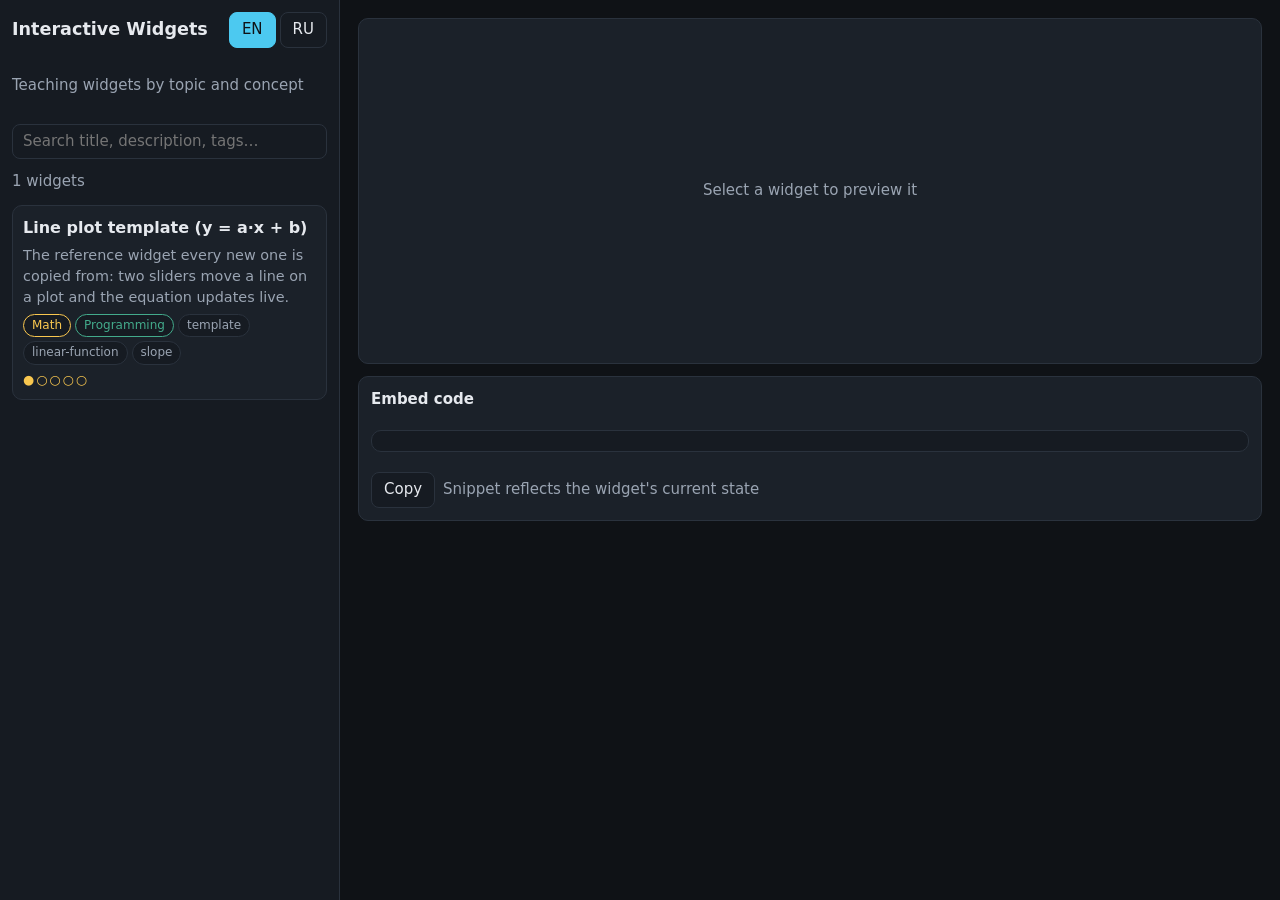
==== index.html @ 12e627db "feat: Phase 0 foundation — scaffold, registry + validator, theme, library page, of-template widget, " ====
<!DOCTYPE html>
<html lang="en" data-theme="dark">
<head>
  <meta charset="utf-8">
  <meta name="viewport" content="width=device-width, initial-scale=1">
  <title>Interactive Widgets</title>
  <link rel="stylesheet" href="styles.css">
</head>
<body>
  <div class="app">
    <aside class="sidebar">
      <div class="topbar">
        <h1 data-i18n="app.title">Interactive Widgets</h1>
        <div class="lang-switch" role="group" aria-label="Language">
          <button type="button" data-lang="en" aria-pressed="true">EN</button>
          <button type="button" data-lang="ru" aria-pressed="false">RU</button>
        </div>
      </div>
      <p class="muted" data-i18n="app.subtitle">Teaching widgets by topic and concept</p>
      <input id="search" type="search" data-i18n-placeholder="search.placeholder" placeholder="Search…" aria-label="Search">
      <div class="muted" id="count"></div>
      <div class="cards" id="cards" role="listbox" aria-label="Widgets"></div>
    </aside>

    <main class="main">
      <section class="preview">
        <div class="preview-mount" id="preview">
          <div class="preview-placeholder" data-i18n="preview.empty">Select a widget to preview it</div>
        </div>
      </section>

      <section class="preview embed" id="embed" hidden>
        <strong data-i18n="embed.title">Embed code</strong>
        <pre id="embed-code"></pre>
        <div class="embed-actions">
          <button type="button" id="copy" data-i18n="embed.copy">Copy</button>
          <span class="muted" data-i18n="embed.fromState">Snippet reflects the widget's current state</span>
        </div>
      </section>

      <section class="preview" id="meta" hidden>
        <strong data-i18n="meta.title">Metadata</strong>
        <dl class="meta" id="meta-list"></dl>
      </section>
    </main>
  </div>
  <script type="module" src="app.js"></script>
</body>
</html>
---- styles.css ----
/* Interactive Widgets — theme tokens and library layout.
   Dark palette by default (style reference: the ACT-00069 figures). No @import, no network fonts.
   Logical properties only (inline-start / inline-end) so an RTL language (ar) needs no rewrite. */

:root {
  --bg: #0f1216;
  --bg-elev: #161b22;
  --bg-card: #1b2129;
  --border: #2a323d;
  --text: #e6e9ee;
  --text-muted: #9aa4b2;
  --accent: #4cc9f0;
  --accent-2: #f9c74f;
  --accent-3: #f3722c;
  --ok: #43aa8b;
  --danger: #f94144;
  --radius: 10px;
  --gap: 12px;
  --font: system-ui, -apple-system, "Segoe UI", Roboto, "Helvetica Neue", Arial, "Noto Sans", sans-serif;
  --mono: ui-monospace, "Cascadia Mono", Consolas, "Liberation Mono", monospace;
}

@media (prefers-color-scheme: light) {
  :root[data-theme="auto"] {
    --bg: #f6f7f9; --bg-elev: #ffffff; --bg-card: #ffffff; --border: #d9dee6;
    --text: #1b2129; --text-muted: #5b6573;
  }
}

* { box-sizing: border-box; }
html, body { margin: 0; padding: 0; }
body {
  background: var(--bg); color: var(--text); font-family: var(--font);
  font-size: 15px; line-height: 1.45;
}
a { color: var(--accent); }
code, pre { font-family: var(--mono); font-size: 0.9em; }
pre { background: var(--bg-elev); border: 1px solid var(--border); border-radius: var(--radius);
      padding: 10px; overflow: auto; white-space: pre-wrap; word-break: break-all; }
button {
  font: inherit; color: var(--text); background: var(--bg-elev); border: 1px solid var(--border);
  border-radius: 8px; padding: 6px 12px; cursor: pointer;
}
button:hover { border-color: var(--accent); }
button:focus-visible, input:focus-visible { outline: 2px solid var(--accent); outline-offset: 2px; }
input[type="search"], input[type="text"] {
  font: inherit; color: var(--text); background: var(--bg-elev); border: 1px solid var(--border);
  border-radius: 8px; padding: 6px 10px; inline-size: 100%;
}

/* Layout */
.app { display: grid; grid-template-columns: 340px 1fr; min-block-size: 100vh; }
.sidebar { border-inline-end: 1px solid var(--border); background: var(--bg-elev); padding: var(--gap);
           display: flex; flex-direction: column; gap: var(--gap); overflow: auto; }
.main { padding: calc(var(--gap) * 1.5); display: flex; flex-direction: column; gap: var(--gap); overflow: auto; }
.topbar { display: flex; align-items: center; justify-content: space-between; gap: var(--gap); }
.topbar h1 { font-size: 1.1rem; margin: 0; }
.lang-switch { display: inline-flex; gap: 4px; }
.lang-switch button[aria-pressed="true"] { background: var(--accent); color: #0f1216; border-color: var(--accent); }
.muted { color: var(--text-muted); }

/* Cards */
.cards { display: flex; flex-direction: column; gap: 8px; }
.card {
  background: var(--bg-card); border: 1px solid var(--border); border-radius: var(--radius);
  padding: 10px; cursor: pointer; display: grid; gap: 6px;
}
.card:hover, .card[aria-selected="true"] { border-color: var(--accent); }
.card h3 { margin: 0; font-size: 1rem; }
.card p { margin: 0; color: var(--text-muted); font-size: 0.9rem; }
.chips { display: flex; flex-wrap: wrap; gap: 4px; }
.chip { font-size: 0.75rem; padding: 2px 8px; border-radius: 999px; background: var(--bg-elev);
        border: 1px solid var(--border); color: var(--text-muted); }
.chip.domain-ml { border-color: var(--accent); color: var(--accent); }
.chip.domain-math { border-color: var(--accent-2); color: var(--accent-2); }
.chip.domain-programming { border-color: var(--ok); color: var(--ok); }
.chip.domain-ai { border-color: var(--accent-3); color: var(--accent-3); }
.chip.planned { border-style: dashed; }
.difficulty { color: var(--accent-2); letter-spacing: 2px; font-size: 0.8rem; }

/* Preview */
.preview { background: var(--bg-card); border: 1px solid var(--border); border-radius: var(--radius); padding: var(--gap); }
.preview-mount { min-block-size: 320px; display: grid; place-items: stretch; }
.preview-placeholder { color: var(--text-muted); display: grid; place-items: center; min-block-size: 320px; }
.meta { display: grid; grid-template-columns: repeat(auto-fit, minmax(180px, 1fr)); gap: 8px; }
.meta dt { color: var(--text-muted); font-size: 0.8rem; }
.meta dd { margin: 0 0 6px 0; }
.embed { display: grid; gap: 6px; }
.embed-actions { display: flex; gap: 8px; align-items: center; }

@media (max-width: 800px) {
  .app { grid-template-columns: 1fr; }
  .sidebar { border-inline-end: 0; border-block-end: 1px solid var(--border); }
}
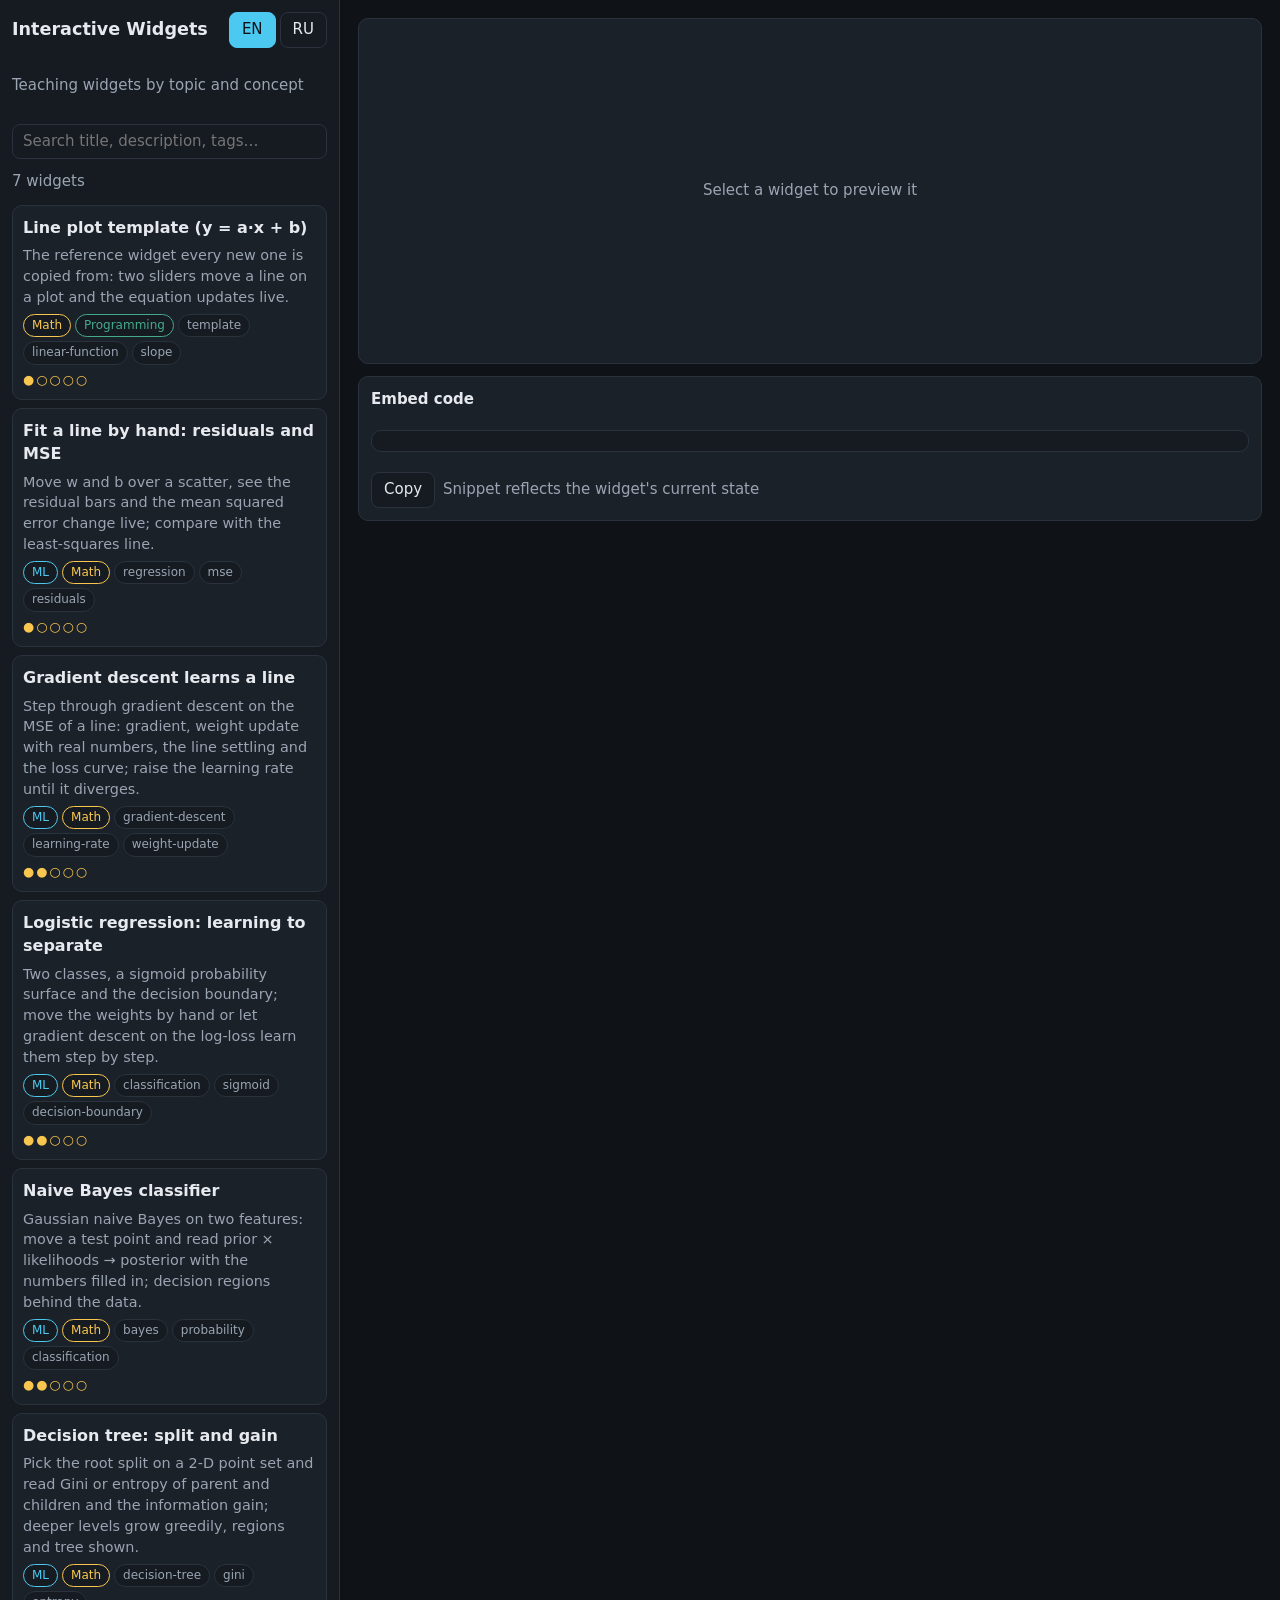
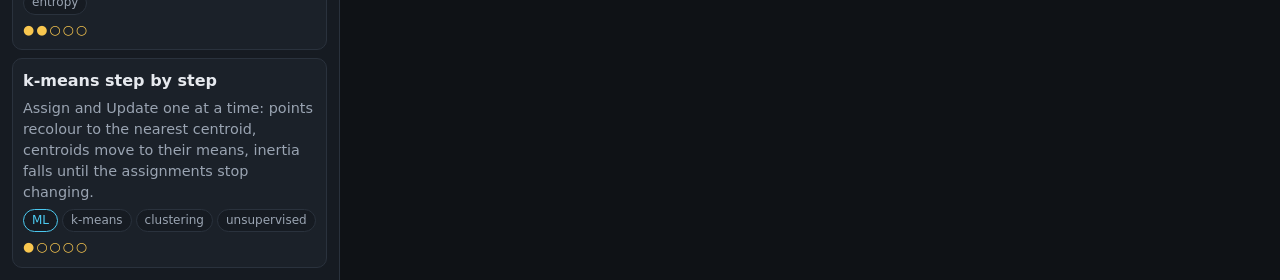
==== commit 222e91d5: "feat(explain): explanation layer — widgets/<id>/explain.js (EN+RU: concept, formulas, worked computa" ====
--- a/index.html
+++ b/index.html
@@ -38,6 +38,11 @@
         </div>
       </section>
 
+      <section class="preview" id="explain" hidden>
+        <strong data-i18n="explain.title">Explanation</strong>
+        <div id="explain-mount"></div>
+      </section>
+
       <section class="preview" id="meta" hidden>
         <strong data-i18n="meta.title">Metadata</strong>
         <dl class="meta" id="meta-list"></dl>
